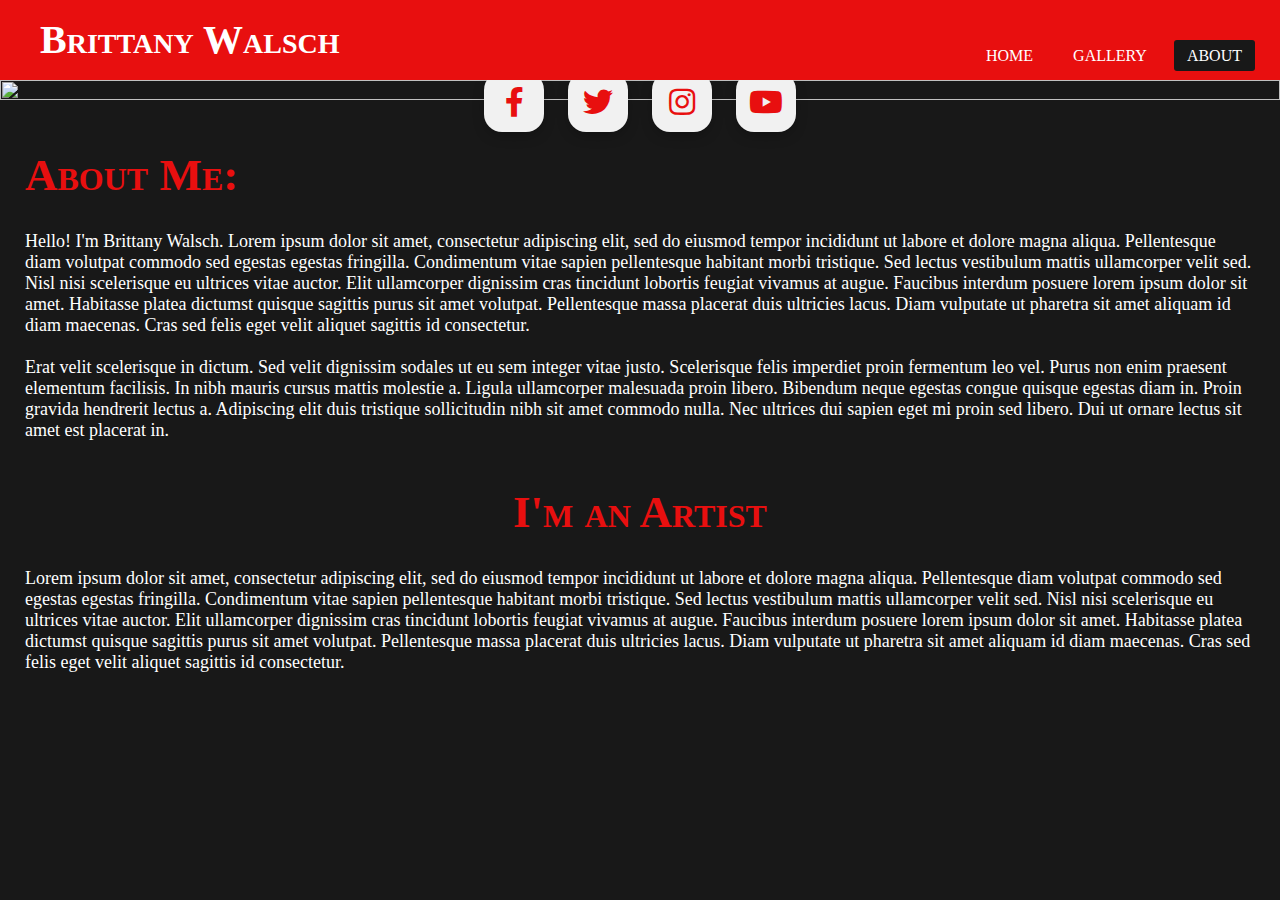
==== about.html @ 5ab08642 "Did a lot" ====
<!DOCTYPE html>
<html lang="en" dir="ltr">
  <head>
    <meta charset="utf-8">
    <title></title>
    <link href="css/main.css" type="text/css" rel="stylesheet">
    <link rel="stylesheet" href="style.css">
    <link rel="stylesheet" href="https://use.fontawesome.com/releases/v5.4.1/css/all.css">
  </head>

  <body>
    <nav>
      <input type="checkbox" id="check">
      <label for="check" class="checkbtn">
        <img src="bars-solid.svg" class="fas fa-grip-lines"></i>
      </label>
      <label class="logo">Brittany Walsch</label>
      <ul>
        <li><a href="index.html">Home</a></li>
        <li><a href="gallery.html">Gallery</a></li>
        <li><a class="active"href="about.html">About</a></li>
      </ul>
    </nav>



<div id="aboutme">
  <img src="photos/_MG_4115.JPG">
    <div class="middle">
      <a class="btn" href="#">
        <i class="fab fa-facebook-f"></i>
      </a>
      <a class="btn" href="#">
        <i class="fab fa-twitter"></i>
      </a>
      <a class="btn" href="#">
        <i class="fab fa-instagram"></i>
      </a>
      <a class="btn" href="#">
        <i class="fab fa-youtube"></i>
      </a>
    </div>
</div>

<section class="aboutme">
  <div id="me">
    <h1>About Me:</h1>
    <p>Hello! I'm Brittany Walsch. Lorem ipsum dolor sit amet, consectetur adipiscing elit, sed do eiusmod tempor incididunt ut labore et dolore magna aliqua.
      Pellentesque diam volutpat commodo sed egestas egestas fringilla. Condimentum vitae sapien pellentesque habitant morbi tristique. Sed lectus vestibulum
      mattis ullamcorper velit sed. Nisl nisi scelerisque eu ultrices vitae auctor. Elit ullamcorper dignissim cras tincidunt lobortis feugiat vivamus at augue.
      Faucibus interdum posuere lorem ipsum dolor sit amet. Habitasse platea dictumst quisque sagittis purus sit amet volutpat. Pellentesque massa placerat duis
      ultricies lacus. Diam vulputate ut pharetra sit amet aliquam id diam maecenas. Cras sed felis eget velit aliquet sagittis id consectetur.
      <br><br>Erat velit scelerisque in dictum. Sed velit dignissim sodales ut eu sem integer vitae justo. Scelerisque felis imperdiet proin fermentum leo vel.
      Purus non enim praesent elementum facilisis. In nibh mauris cursus mattis molestie a. Ligula ullamcorper malesuada proin libero. Bibendum neque egestas
      congue quisque egestas diam in. Proin gravida hendrerit lectus a. Adipiscing elit duis tristique sollicitudin nibh sit amet commodo nulla. Nec ultrices dui
      sapien eget mi proin sed libero. Dui ut ornare lectus sit amet est placerat in.</p>
  </div>
  <div id="artist">
    <h1>I'm an Artist</h1>
    <p>Lorem ipsum dolor sit amet, consectetur adipiscing elit, sed do eiusmod tempor incididunt ut labore et dolore magna aliqua. Pellentesque diam volutpat
      commodo sed egestas egestas fringilla. Condimentum vitae sapien pellentesque habitant morbi tristique. Sed lectus vestibulum mattis ullamcorper velit sed.
      Nisl nisi scelerisque eu ultrices vitae auctor. Elit ullamcorper dignissim cras tincidunt lobortis feugiat vivamus at augue. Faucibus interdum posuere lorem
      ipsum dolor sit amet. Habitasse platea dictumst quisque sagittis purus sit amet volutpat. Pellentesque massa placerat duis ultricies lacus. Diam vulputate ut
      pharetra sit amet aliquam id diam maecenas. Cras sed felis eget velit aliquet sagittis id consectetur.
    </p>
  </div>
</section>

  </body>
</html>
---- css/main.css ----
html{
  padding: 0px;
  margin: 0;
  text-decoration: none;
  list-style: none;
  box-sizing: border-box;
}

*, *:before, *:after {
  box-sizing: inherit;
}

body {
  font-family: bodoni;
  margin: 0;
  background-color: #181818	;
  box-sizing: border-box;
}



nav{
  background: #E80F0F;
  height: 80px;
  width: 100%;
  top: 0;
  position: fixed;
  z-index: 1;
}



label.logo{
  font-size: 37px;
  line-height: 80px;
  padding: 0 50px;
  color: white;
  font-family: bodoni;
  font-variant: small-caps;
  font-weight: bold;
}


nav ul{
  float: right;
  margin-right: 20px;
}

nav ul li{
  display: inline-block;
  line-height: 80px;
  margin: 0 5px;
}

nav ul li a{
  text-decoration: none;
  color: white;
  font-size: 17px;
  padding: 7px 13px;
  border-radius: 3px;
  text-transform: uppercase;
}

a.active,a:hover{
  background-color: #181818;
  transition: .5s;
}

.checkbtn{
  font-size: 40px;
  color: white;
  float: right;
  line-height:80px;
  margin-top: 20px;
  cursor: pointer;
  display: none;
}
.checkbtn img{
  width: 55px;
  padding-right: 20px;
}

#check{
  display: none;
}

@media (max-width: 1500px){
  label.logo{
    font-size: 40px;
    padding-left: 40px;
  }
  nav ul li a{
    font-size: 16px;
  }
}

@media (max-width: 919px){
  .checkbtn{
    display: inline-block;
  }

  nav {
    position: fixed;
    top: 0;
    left:0;
    z-index: 1;
    text-decoration: none;
  }

  nav ul{
    position: fixed;
    width: 100%;
    height: 100vh;
    background: #181818;
    top:80px;
    left: -100%;
    margin-top: 0;
    text-align: center;
    transition: all .5s;
    z-index: 1;
  }
  nav ul li{
    display: block;
    margin: 50px 0;
    line-height: 30px;
  }
  nav ul li a{
    font-size: 20px;
  }
  nav a:hover, nav a.active{
    background: 	#181818;
    color: white;
  }
  nav #check:checked ~ ul{
    left: 0;
  }
}
@media (max-width: 446px){
  nav{
    font-size: 20px;


  }
  label.logo{
  font-size: 25px;
  line-height: 80px;

  }
  #me{
    font-size: 20px;
  }
  #me h1{
    font-size: 25px;
  }
}

.wrapper-gallery{
  margin: 0 5vw 5vw 5vw;
}
---- style.css ----
#aboutme img{
  box-sizing: border-box;
  height: calc(100vh - 80px);
  position: relative;
  position: left;
  width: 100%;
  height: 100%;
  margin-top: 80px;

}

.middle{
  position: absolute;

  transform: translateY(-50%);
  width: 100%;
  text-align: center;
  z-index: 0;
}
.btn{
  display: inline-block;
  width: 60px;
  height: 60px;
  background: #f1f1f1;
  margin: 10px;
  border-radius: 30%;
  box-shadow: 0 5px 15px -5px #00000070;
  color: #E80F0F;
  overflow: hidden;
  position: relative;
}
.btn i{
  line-height: 60px;
  font-size: 30px;
  transition: 0.2s linear;
}
.btn:hover i{
  transform: scale(1.3);
  color: white;
}
.btn::before{
  content: "";
  position: absolute;
  width: 120%;
  height: 120%;
  background: #E80F0F;
  transform: rotate(45deg);
  left: -110%;
  top: 90%;
}
.btn:hover::before{
  animation: aaa 0.7s 1;
  top: -10%;
  left: -10%;
}
@keyframes aaa {
  0%{
    left: -110%;
    top: 90%;
  }50%{
    left: 10%;
    top: -30%;
  }100%{
    top: -10%;
    left: -10%;
  }
}



.aboutme{
  font-family: bodoni;
  font-variant: small-caps;
  box-sizing: border-box;
  margin-left: 25px;
  margin-right: 25px;
  margin-top: 45px;
  color: white;
  font-size: 25px;
}

.aboutme h1{
  margin-top: 45px;
  font-size: 45px;
  color: #E80F0F;
}

.aboutme p{
  font-size: 18px;

  font-variant: normal;
}


#artist{
  font-size: 45px;
text-align: center;
}

#artist p{
  text-align: left;
}


@media (max-width: 919px){
  .aboutme h1{
    font-size: 35px;
  }
  #artist{
    font-size: 35px;
  }
}

@media (max-width: 550px){
  .aboutme h1{
    font-size: 25px;
  }

  #artist{
    font-size: 25px;
  }
}
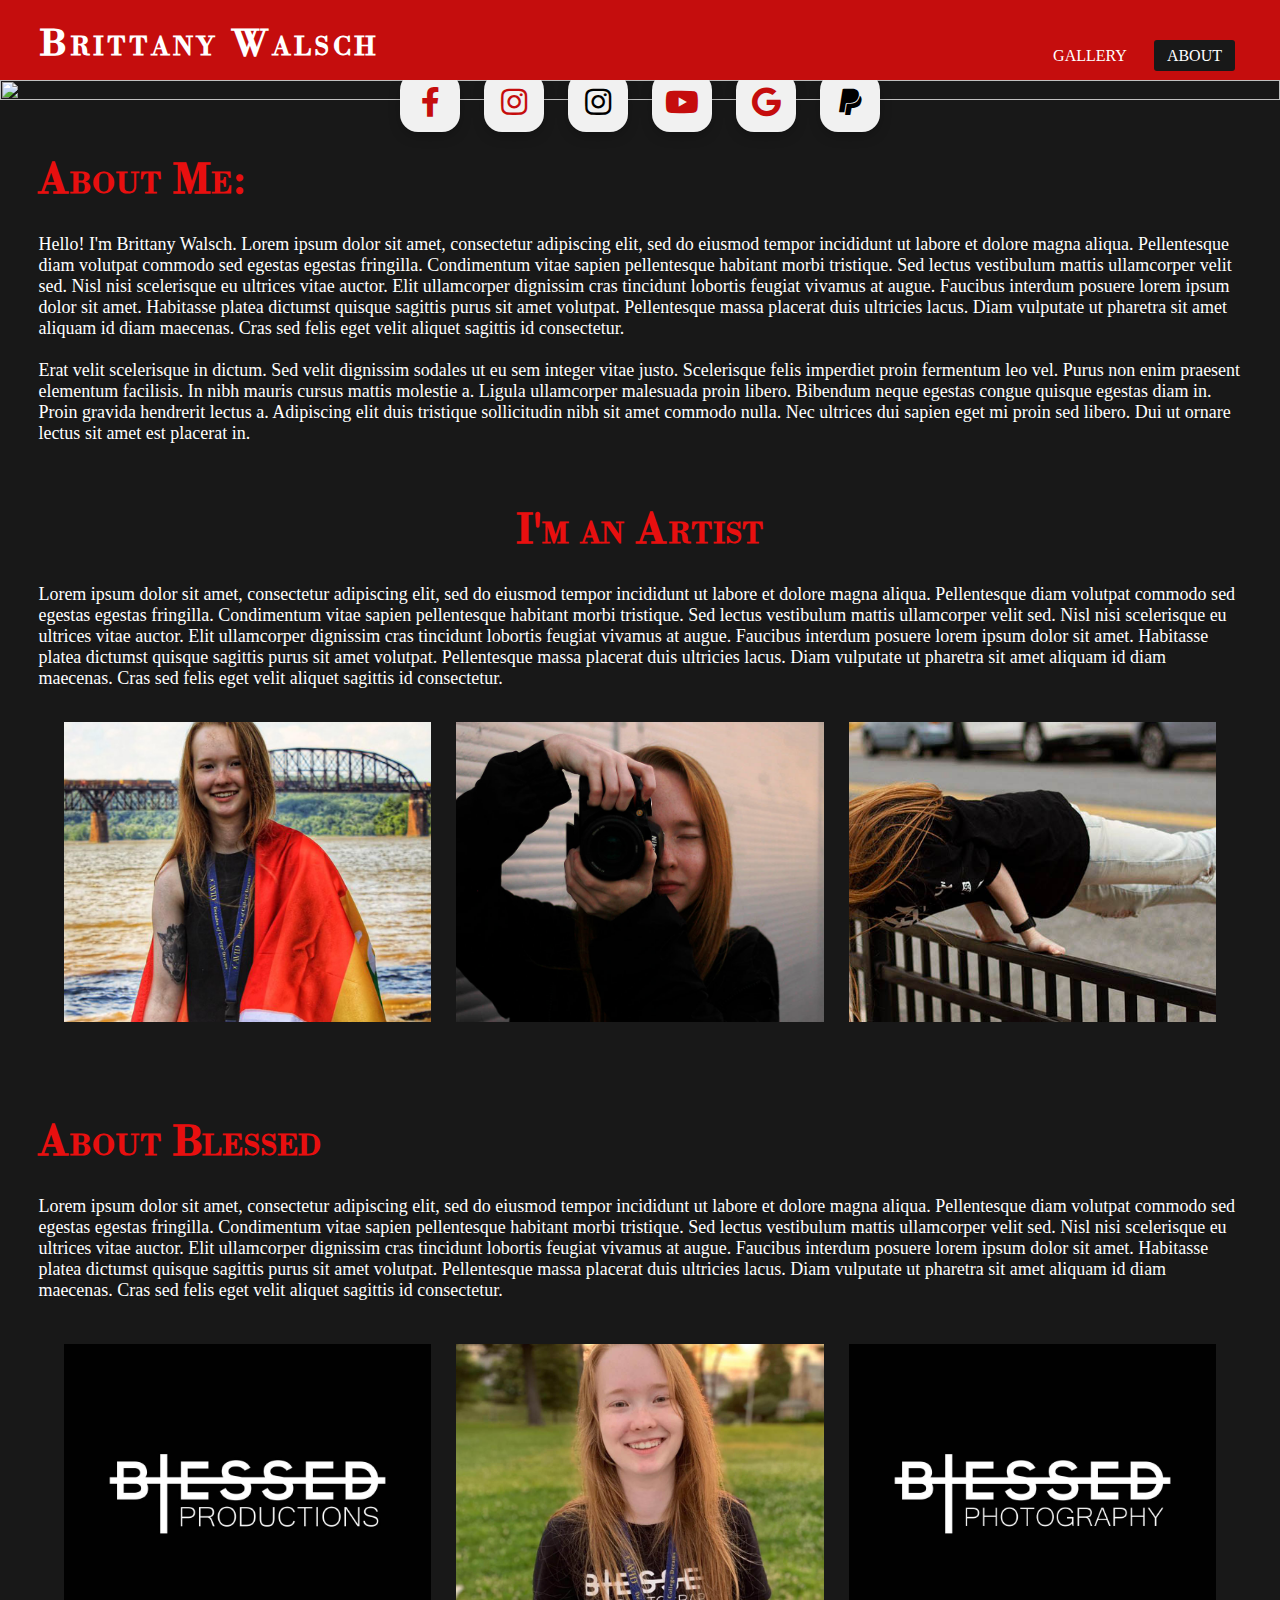
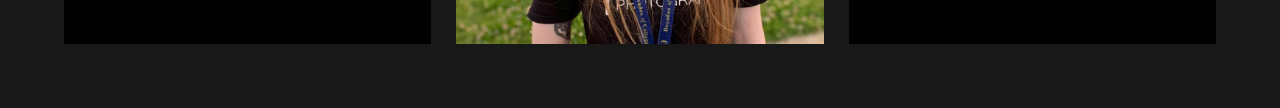
==== commit 22127668: "Almost Finished" ====
--- a/about.html
+++ b/about.html
@@ -4,7 +4,7 @@
     <meta charset="utf-8">
     <title></title>
     <link href="css/main.css" type="text/css" rel="stylesheet">
-    <link rel="stylesheet" href="style.css">
+    <link rel="stylesheet" href="css/style.css">
     <link rel="stylesheet" href="https://use.fontawesome.com/releases/v5.4.1/css/all.css">
   </head>
 
@@ -16,8 +16,7 @@
       </label>
       <label class="logo">Brittany Walsch</label>
       <ul>
-        <li><a href="index.html">Home</a></li>
-        <li><a href="gallery.html">Gallery</a></li>
+        <li><a href="index.html">Gallery</a></li>
         <li><a class="active"href="about.html">About</a></li>
       </ul>
     </nav>
@@ -27,17 +26,23 @@
 <div id="aboutme">
   <img src="photos/_MG_4115.JPG">
     <div class="middle">
-      <a class="btn" href="#">
+      <a class="btn" href="https://www.facebook.com/profile.php?id=100006377134816">
         <i class="fab fa-facebook-f"></i>
       </a>
-      <a class="btn" href="#">
-        <i class="fab fa-twitter"></i>
-      </a>
-      <a class="btn" href="#">
+      <a class="btn" href="https://www.instagram.com/baesickleee/">
         <i class="fab fa-instagram"></i>
       </a>
-      <a class="btn" href="#">
+      <a class="btn" id="dif"href="https://www.instagram.com/blessedphotoprod/">
+        <i class="fab fa-instagram"></i>
+      </a>
+      <a class="btn" href="https://www.youtube.com/watch?v=ZyF91ogscbw">
         <i class="fab fa-youtube"></i>
+      </a>
+      <a class="btn" href="mailto:Walschbrittany@gmail.com?&subject=I Saw Your Work On Your Website&body=(Feel free to ask any questions or comments. Thank you for reaching out!!) - Brittany Walsch">
+        <i class="fab fa-google"></i>
+      </a>
+      <a class="btn" id="dif"href="https://www.paypal.me/BrittanyWalsch">
+        <i class="fab fa-paypal"></i>
       </a>
     </div>
 </div>
@@ -66,5 +71,50 @@
   </div>
 </section>
 
+<section id="index-gallery" class="wrapper-gallery">
+
+  <div class="gallery-img img9">
+    <div><a href="#">Equality</a></div>
+  </div>
+
+  <div class="gallery-img img10">
+    <div><a href="#">Portrait</a></div>
+  </div>
+
+  <div class="gallery-img img11">
+    <div><a href="#">Just For Fun</a></div>
+  </div>
+
+</section>
+
+<section class="aboutme">
+  <div id="blessed">
+    <h1>About Blessed</h1>
+    <p>Lorem ipsum dolor sit amet, consectetur adipiscing elit, sed do eiusmod tempor incididunt ut labore et dolore magna aliqua. Pellentesque diam volutpat
+      commodo sed egestas egestas fringilla. Condimentum vitae sapien pellentesque habitant morbi tristique. Sed lectus vestibulum mattis ullamcorper velit sed.
+      Nisl nisi scelerisque eu ultrices vitae auctor. Elit ullamcorper dignissim cras tincidunt lobortis feugiat vivamus at augue. Faucibus interdum posuere lorem
+      ipsum dolor sit amet. Habitasse platea dictumst quisque sagittis purus sit amet volutpat. Pellentesque massa placerat duis ultricies lacus. Diam vulputate ut
+      pharetra sit amet aliquam id diam maecenas. Cras sed felis eget velit aliquet sagittis id consectetur.</p>
+  </div>
+</section>
+
+<section id="index-gallery" class="wrapper-gallery">
+
+  <div class="gallery-img img12">
+    <div><a href="#">Productions and art</a></div>
+  </div>
+
+  <div class="gallery-img img13">
+    <div><a href="#">First test of clothing</a></div>
+  </div>
+
+  <div class="gallery-img img14">
+    <div><a href="#">Photography</a></div>
+  </div>
+
+<section>
+
+
+<script src="js/about.js"></script>
   </body>
 </html>
--- a/css/main.css
+++ b/css/main.css
@@ -11,8 +11,17 @@
   box-sizing: inherit;
 }
 
+@font-face {
+  font-family: "bodoni";
+  src: url("BodoniXT.eot");
+  src:
+  url("BodoniXT.ttf"),
+  url("BodoniXT.woff") format("woff"),
+  url("BodoniXT.otf") format("opentype"),
+  url("BodoniXT.svg") format("svg");
+}
+
 body {
-  font-family: bodoni;
   margin: 0;
   background-color: #181818	;
   box-sizing: border-box;
@@ -21,7 +30,7 @@
 
 
 nav{
-  background: #E80F0F;
+  background: #C50D0D;
   height: 80px;
   width: 100%;
   top: 0;
@@ -39,12 +48,13 @@
   font-family: bodoni;
   font-variant: small-caps;
   font-weight: bold;
+  letter-spacing: 3px;
 }
 
 
 nav ul{
   float: right;
-  margin-right: 20px;
+  margin-right: 40px;
 }
 
 nav ul li{
@@ -126,6 +136,7 @@
     line-height: 30px;
   }
   nav ul li a{
+
     font-size: 20px;
   }
   nav a:hover, nav a.active{
--- a/css/style.css
+++ b/css/style.css
@@ -0,0 +1,379 @@
+#aboutme img{
+  box-sizing: border-box;
+  height: calc(100vh - 80px);
+  position: relative;
+  position: left;
+  width: 100%;
+  height: 100%;
+  margin-top: 80px;
+
+}
+
+.middle{
+  position: absolute;
+
+  transform: translateY(-50%);
+  width: 100%;
+  text-align: center;
+  z-index: 0;
+}
+.btn{
+  display: inline-block;
+  width: 60px;
+  height: 60px;
+  background: #f1f1f1;
+  margin: 10px;
+  border-radius: 30%;
+  box-shadow: 0 5px 15px -5px #00000070;
+  color: #C50D0D;
+  overflow: hidden;
+  position: relative;
+  cursor: pointer;
+}
+
+#dif.btn{
+  color:#000000;
+}
+
+.btn i{
+  line-height: 60px;
+  font-size: 30px;
+  transition: 0.2s linear;
+  cursor: pointer;
+}
+.btn:hover i{
+  transform: scale(1.3);
+  color: white;
+  cursor: pointer;
+}
+
+#dif.btn:hover i{
+  color: #C50D0D;
+}
+
+#dif.btn::before{
+  background: #000000;
+}
+
+.btn::before{
+  content: "";
+  position: absolute;
+  width: 120%;
+  height: 120%;
+  background: #C50D0D;
+  transform: rotate(45deg);
+  left: -110%;
+  top: 90%;
+  cursor: pointer;
+}
+
+
+
+.btn:hover::before{
+  animation: aaa 0.7s 1;
+  top: -10%;
+  left: -10%;
+  cursor: pointer;
+}
+@keyframes aaa {
+  0%{
+    left: -110%;
+    top: 90%;
+  }50%{
+    left: 10%;
+    top: -30%;
+  }100%{
+    top: -10%;
+    left: -10%;
+  }
+}
+
+
+
+
+
+.aboutme{
+
+  font-variant: small-caps;
+  box-sizing: border-box;
+  margin: 0 3vw 0 3vw;
+  color: white;
+  font-size: 25px;
+}
+
+.aboutme h1{
+  font-family: bodoni;
+  margin-top: 45px;
+  font-size: 45px;
+  color: #E80F0F;
+}
+
+.aboutme p{
+  font-size: 18px;
+  font-variant: normal;
+}
+
+
+#artist{
+  font-size: 45px;
+text-align: center;
+}
+
+#artist h1{
+  padding-top: 10px;
+  grid-area: artisth1;
+}
+#artist p{
+  padding-bottom: 15px;
+  text-align: left;
+  grid-area: artistp;
+}
+
+#blessed h1{
+  font-family: bodoni;
+  margin-top: 45px;
+  font-size: 45px;
+  color: #E80F0F;
+  grid-area: blessedh1;
+}
+
+
+
+
+
+
+
+
+
+#index-gallery {
+
+  display: grid;
+  grid-template-columns: 1fr 1fr 1fr ;
+  grid-template-rows: auto;
+  grid-gap: 25px;
+  grid-template-areas:
+
+  "img9 img10 img11"
+  "img12 img13 img14"
+  ;
+}
+
+#index-gallery .gallery-img{
+  width: 100%;
+  height: 300px;
+
+  background-repeat: no-repeat;
+  background-size: cover;
+
+  background-position: center;
+  cursor: pointer;
+}
+
+/* Images */
+
+
+#index-gallery .img9{
+ grid-area: img9;
+ background-image: url("../photos/thumbs/img9.jpg");
+}
+
+#index-gallery .img10{
+ grid-area: img10;
+ background-image: url("../photos/thumbs/img10.jpg");
+}
+
+#index-gallery .img11{
+ grid-area: img11;
+ background-image: url("../photos/thumbs/img11.jpg");
+
+}
+
+
+
+/* gallery image titles*/
+
+.gallery-img div{
+ width: 100%;
+ height: 100%;
+ background-color: black;
+ opacity: 0;
+ display: flex;
+ justify-content: center;
+ align-items: center;
+}
+
+.gallery-img a{
+ font-size: 18px;
+ color: white;
+ text-decoration: none;
+ text-transform: uppercase;
+}
+
+
+.gallery-img div:hover {
+ opacity: 0.85;
+ transition: all ease-in-out 100ms;
+
+}
+
+
+
+/* Pop up window of Image */
+.img-window{
+ width: 100vw;
+ height: 100vh;
+ background-color: rgba(0, 0, 0, 0.85);
+ position: fixed;
+ top:0;
+ left: 0;
+ cursor: pointer;
+ display: flex;
+ justify-content: center;
+ align-items: center;
+ z-index: 100;
+}
+
+.img-window img{
+ max-height: 80vh;
+ max-width: 80vw;
+}
+
+
+
+#index-gallery .img12{
+ grid-area: img12;
+ background-image: url("../photos/thumbs/img12.jpg");
+}
+
+#index-gallery .img13{
+ grid-area: img13;
+ background-image: url("../photos/thumbs/img13.jpg");
+}
+
+#index-gallery .img14{
+ grid-area: img14;
+ background-image: url("../photos/thumbs/img14.jpg");
+
+}
+
+
+
+
+
+
+@media (max-width: 919px){
+  .aboutme h1{
+    font-size: 35px;
+  }
+  #artist{
+    font-size: 35px;
+  }
+  #blessed h1{
+    font-size: 35px;
+  }
+  #introgallery h1{
+    font-size: 35px;
+  }
+  #index-gallery h2{
+    font-size: 30px;
+  }
+  #index-gallery .gallery-img{
+    width: 100%;
+    height: 200px;
+
+    background-repeat: no-repeat;
+    background-size: cover;
+
+    background-position: center;
+    cursor: pointer;
+  }
+  .gallery-img a{
+    font-size: 15px;
+    color: white;
+    text-decoration: none;
+    text-transform: uppercase;
+  }
+}
+
+
+
+@media (max-width: 550px){
+
+  .aboutme h1{
+    font-size: 25px;
+  }
+  .aboutme p{
+    font-size: 15px;
+  }
+
+  #blessed h1{
+    font-size: 25px;
+  }
+  #blessed p {
+    font-size: 15px;
+  }
+
+  #artist{
+    font-size: 25px;
+  }
+  #artist p {
+    font-size: 15px;
+  }
+  .btn {
+    width: 40px;
+    height: 40px;
+    margin: 10px;
+    border-radius: 30%;
+  }
+  .btn i{
+    line-height: 40px;
+    font-size: 20px;
+  }
+  #introgallery h1{
+    font-size: 25px;
+  }
+
+  #introgallery p{
+    font-size: 15px;
+  }
+
+  #index-gallery h2{
+    font-size: 25px;
+  }
+  #index-gallery p{
+    font-size: 15px;
+  }
+  #index-gallery .gallery-img{
+    width: 44vw;
+    height: 200px;
+  }
+
+  #index-gallery{
+    display: grid;
+    grid-template-columns: 1fr 1fr;
+    grid-template-rows: auto;
+    grid-gap: 10px;
+    grid-template-areas:
+
+    "img9 img10"
+    "img11 img11"
+    "img12 img13"
+    "img14 img14"
+    ;
+
+  }
+  #index-gallery .img11{
+    width: 100%;
+  }
+  #index-gallery .img14{
+    width: 100%;
+  }
+
+  .gallery-img a{
+    font-size: 11px;
+    color: white;
+    text-decoration: none;
+    text-transform: uppercase;
+  }
+
+}
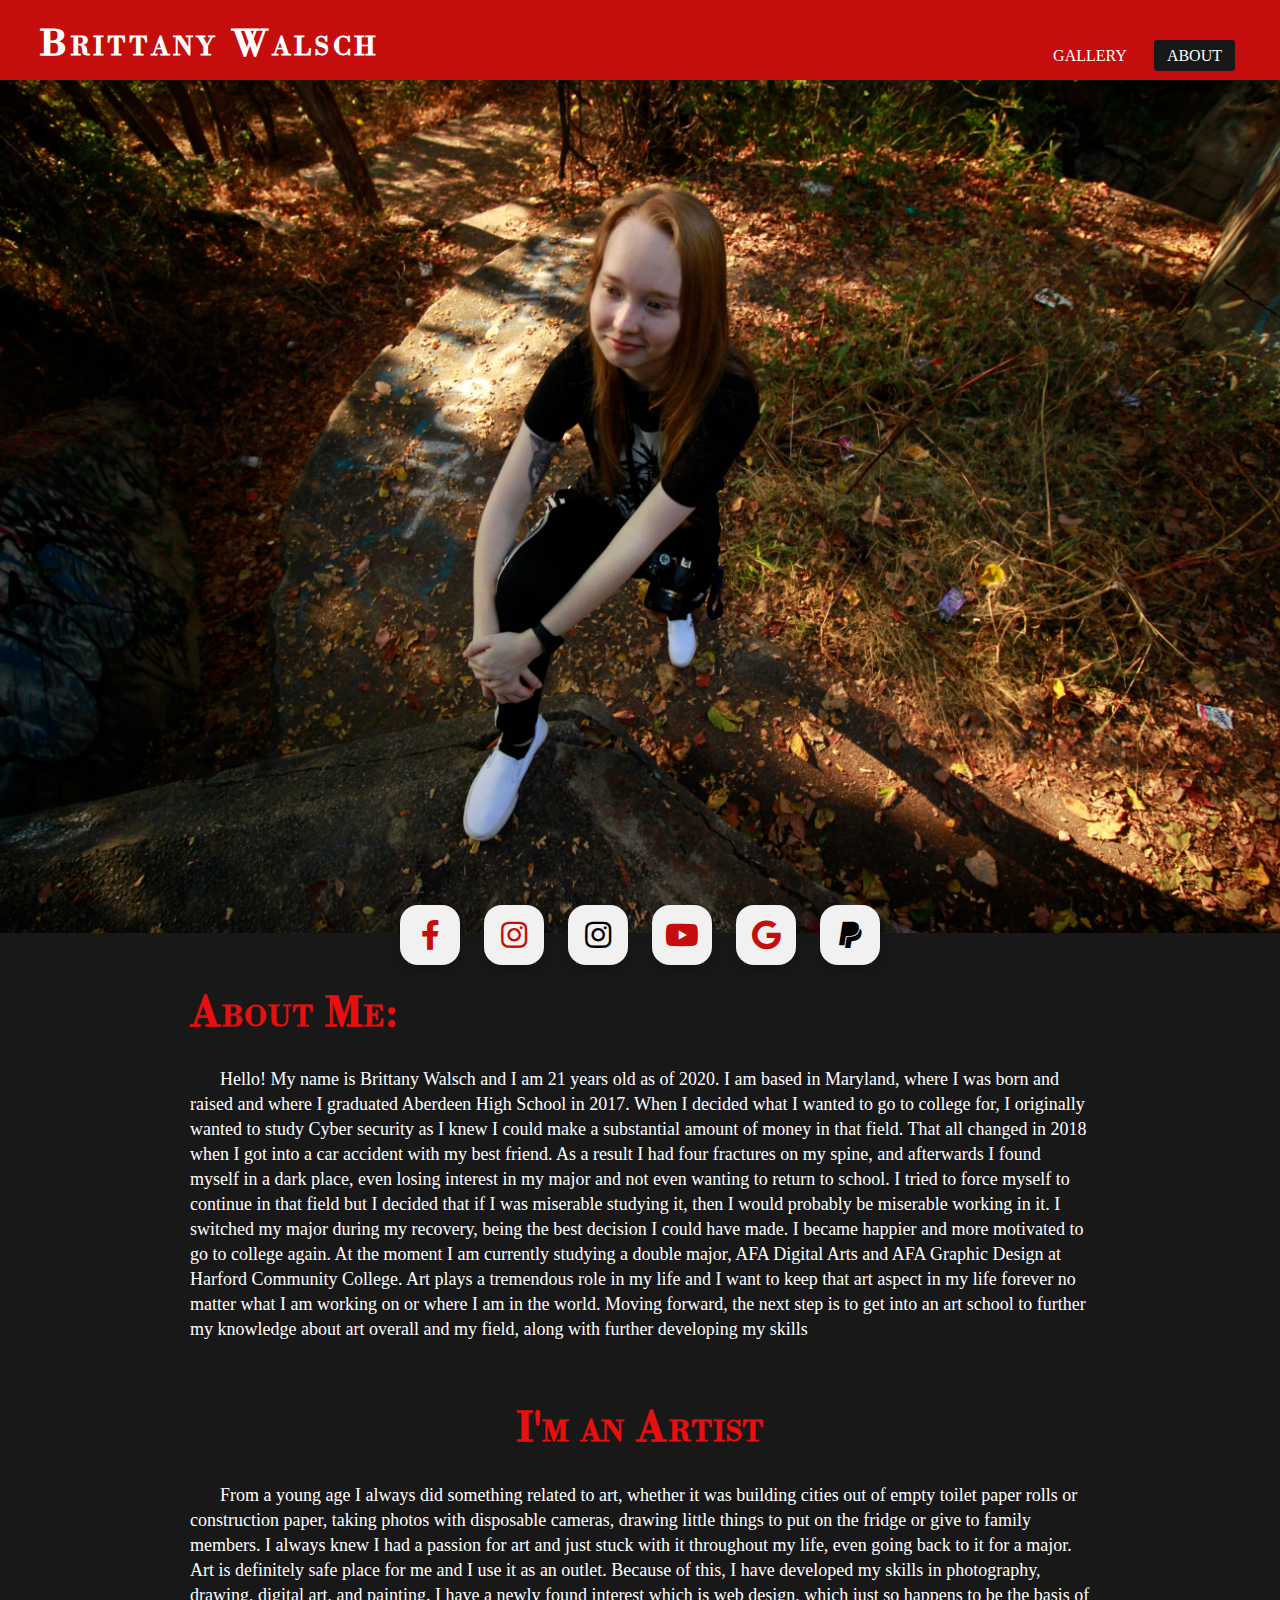
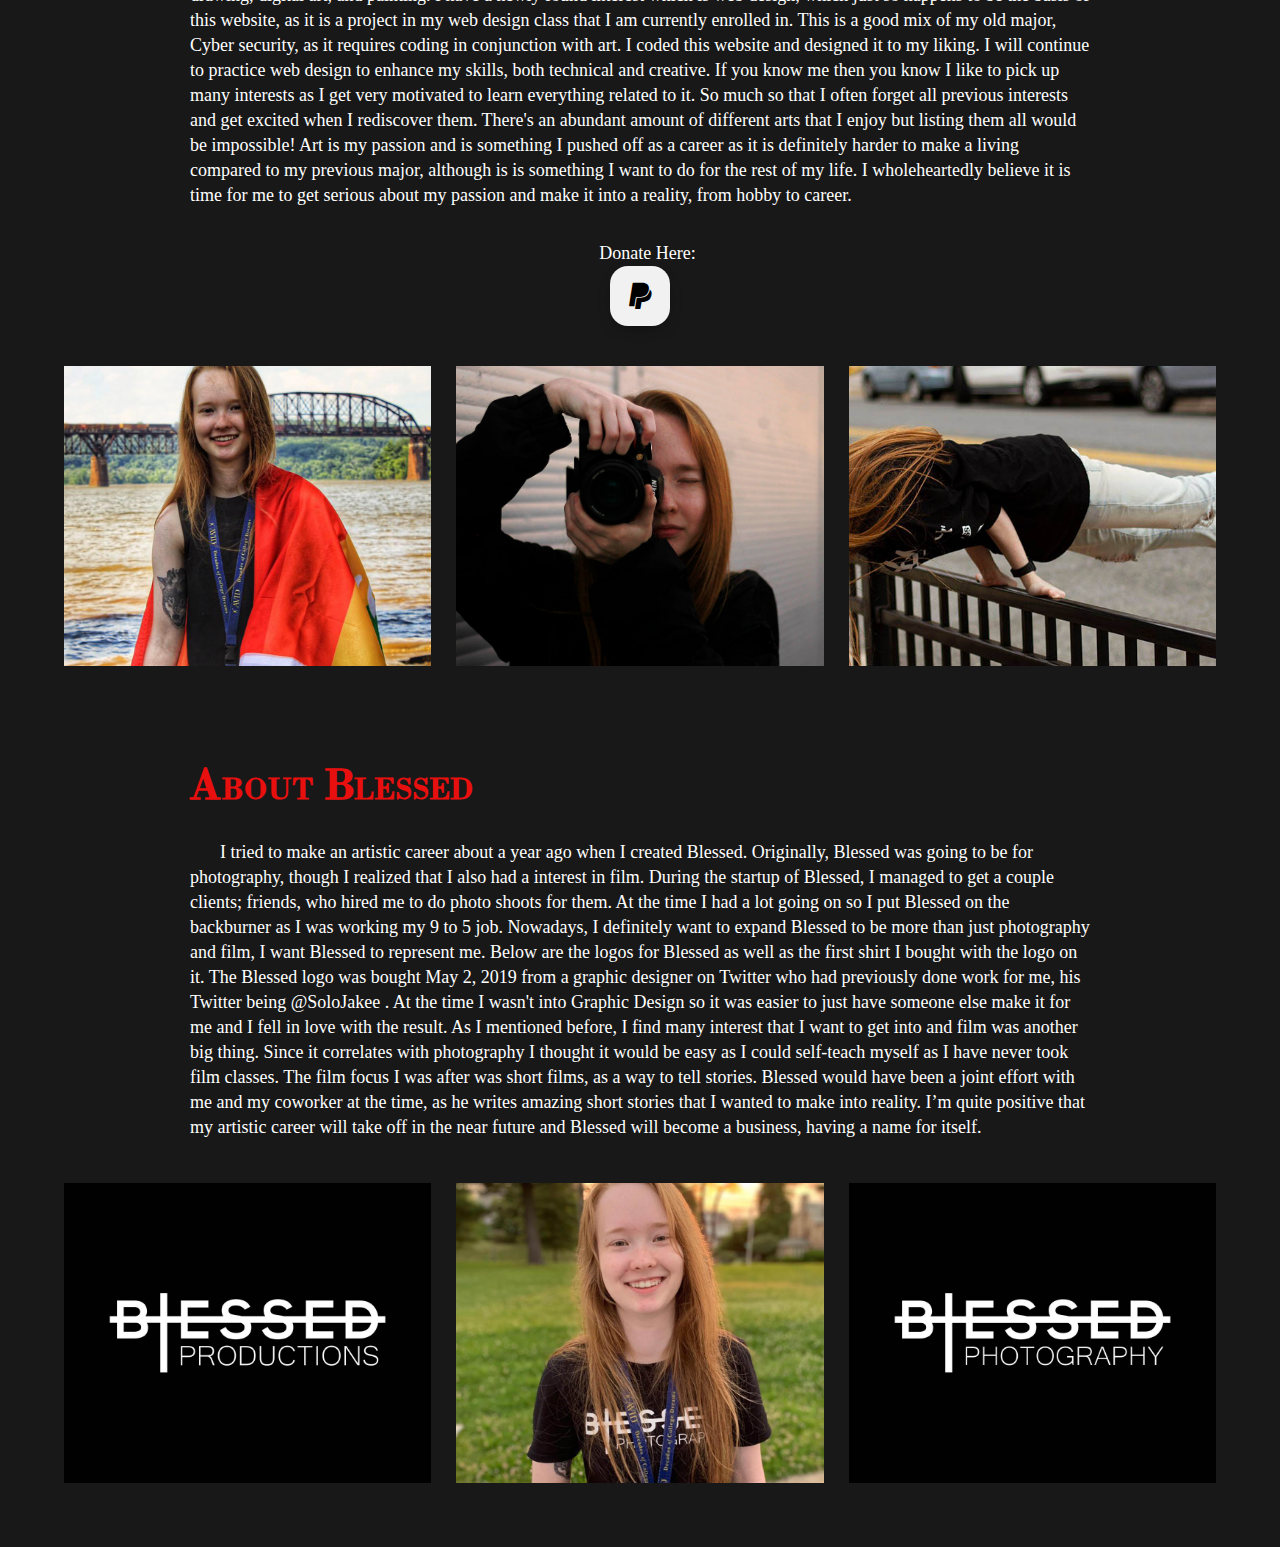
==== commit b402c854: "Final For Class At Least" ====
--- a/about.html
+++ b/about.html
@@ -24,7 +24,7 @@
 
 
 <div id="aboutme">
-  <img src="photos/_MG_4115.JPG">
+  <img src="photos/Background.jpg">
     <div class="middle">
       <a class="btn" href="https://www.facebook.com/profile.php?id=100006377134816">
         <i class="fab fa-facebook-f"></i>
@@ -50,24 +50,28 @@
 <section class="aboutme">
   <div id="me">
     <h1>About Me:</h1>
-    <p>Hello! I'm Brittany Walsch. Lorem ipsum dolor sit amet, consectetur adipiscing elit, sed do eiusmod tempor incididunt ut labore et dolore magna aliqua.
-      Pellentesque diam volutpat commodo sed egestas egestas fringilla. Condimentum vitae sapien pellentesque habitant morbi tristique. Sed lectus vestibulum
-      mattis ullamcorper velit sed. Nisl nisi scelerisque eu ultrices vitae auctor. Elit ullamcorper dignissim cras tincidunt lobortis feugiat vivamus at augue.
-      Faucibus interdum posuere lorem ipsum dolor sit amet. Habitasse platea dictumst quisque sagittis purus sit amet volutpat. Pellentesque massa placerat duis
-      ultricies lacus. Diam vulputate ut pharetra sit amet aliquam id diam maecenas. Cras sed felis eget velit aliquet sagittis id consectetur.
-      <br><br>Erat velit scelerisque in dictum. Sed velit dignissim sodales ut eu sem integer vitae justo. Scelerisque felis imperdiet proin fermentum leo vel.
-      Purus non enim praesent elementum facilisis. In nibh mauris cursus mattis molestie a. Ligula ullamcorper malesuada proin libero. Bibendum neque egestas
-      congue quisque egestas diam in. Proin gravida hendrerit lectus a. Adipiscing elit duis tristique sollicitudin nibh sit amet commodo nulla. Nec ultrices dui
-      sapien eget mi proin sed libero. Dui ut ornare lectus sit amet est placerat in.</p>
+    <p>Hello! My name is Brittany Walsch and I am 21 years old as of 2020. I am based in Maryland, where I was born and raised and where I graduated Aberdeen High School in 2017. When I decided what I wanted to go to college for,
+      I originally wanted to study Cyber security as I knew I could make a substantial amount of money in that field. That all changed in 2018 when I got into a car accident with my best friend. As a result I had four fractures on
+      my spine, and afterwards I found myself in a dark place, even losing interest in my major and not even wanting to return to school. I tried to force myself to continue in that field but I decided that if I was miserable studying it,
+      then I would probably be miserable working in it. I switched my major during my recovery, being the best decision I could have made. I became happier and more motivated to go to college again. At the moment I am currently studying a double major,
+      AFA Digital Arts and AFA Graphic Design at Harford Community College. Art plays a tremendous role in my life and I want to keep that art aspect in my life forever no matter what I am working on or where I am in the world. Moving forward, the next step
+      is to get into an art school to further my knowledge about art overall and my field, along with further developing my skills</p>
   </div>
   <div id="artist">
     <h1>I'm an Artist</h1>
-    <p>Lorem ipsum dolor sit amet, consectetur adipiscing elit, sed do eiusmod tempor incididunt ut labore et dolore magna aliqua. Pellentesque diam volutpat
-      commodo sed egestas egestas fringilla. Condimentum vitae sapien pellentesque habitant morbi tristique. Sed lectus vestibulum mattis ullamcorper velit sed.
-      Nisl nisi scelerisque eu ultrices vitae auctor. Elit ullamcorper dignissim cras tincidunt lobortis feugiat vivamus at augue. Faucibus interdum posuere lorem
-      ipsum dolor sit amet. Habitasse platea dictumst quisque sagittis purus sit amet volutpat. Pellentesque massa placerat duis ultricies lacus. Diam vulputate ut
-      pharetra sit amet aliquam id diam maecenas. Cras sed felis eget velit aliquet sagittis id consectetur.
-    </p>
+    <p>From a young age I always did something related to art, whether it was building cities out of empty toilet paper rolls or construction paper, taking photos with disposable cameras, drawing little things to put on the fridge or give to family members.
+      I always knew I had a passion for art and just stuck with it throughout my life, even going back to it for a major. Art is definitely safe place for me and I use it as an outlet. Because of this, I have developed my skills in photography, drawing, digital art,
+      and painting. I have a newly found interest which is web design, which just so happens to be the basis of this website, as it is a project in my web design class that I am currently enrolled in. This is a good mix of my old major, Cyber security, as it requires
+      coding in conjunction with art. I coded this website and designed it to my liking. I will continue to practice web design to enhance my skills, both technical and creative. If you know me then you know I like to pick up many interests as I get very motivated to
+      learn everything related to it. So much so that I often forget all previous interests and get excited when I rediscover them. There's an abundant amount of different arts that I enjoy but listing them all would be impossible! Art is my passion and
+      is something I pushed off as a career as it is definitely harder to make a living compared to my previous major, although is is something I want to do for the rest of my life. I wholeheartedly believe it is time for me to get serious about my passion and make it
+      into a reality, from hobby to career.<br>
+      <div id="pay"> <p>Donate Here: </p>
+      <a class="btn" id="dif"href="https://www.paypal.me/BrittanyWalsch">
+        <i class="fab fa-paypal"></i>
+      </a></p>
+
+      </div>
   </div>
 </section>
 
@@ -90,11 +94,12 @@
 <section class="aboutme">
   <div id="blessed">
     <h1>About Blessed</h1>
-    <p>Lorem ipsum dolor sit amet, consectetur adipiscing elit, sed do eiusmod tempor incididunt ut labore et dolore magna aliqua. Pellentesque diam volutpat
-      commodo sed egestas egestas fringilla. Condimentum vitae sapien pellentesque habitant morbi tristique. Sed lectus vestibulum mattis ullamcorper velit sed.
-      Nisl nisi scelerisque eu ultrices vitae auctor. Elit ullamcorper dignissim cras tincidunt lobortis feugiat vivamus at augue. Faucibus interdum posuere lorem
-      ipsum dolor sit amet. Habitasse platea dictumst quisque sagittis purus sit amet volutpat. Pellentesque massa placerat duis ultricies lacus. Diam vulputate ut
-      pharetra sit amet aliquam id diam maecenas. Cras sed felis eget velit aliquet sagittis id consectetur.</p>
+    <p>I tried to make an artistic career about a year ago when I created Blessed. Originally, Blessed was going to be for photography, though I realized that I also had a interest in film. During the startup of Blessed, I managed to get a couple clients; friends, who hired
+      me to do photo shoots for them. At the time I had a lot going on so I put Blessed on the backburner as I was working my 9 to 5 job. Nowadays, I definitely want to expand Blessed to be more than just photography and film, I want Blessed to represent me. Below are the
+      logos for Blessed as well as the first shirt I bought with the logo on it. The Blessed logo was bought May 2, 2019 from a graphic designer on Twitter who had previously done work for me, his Twitter being @SoloJakee . At the time I wasn't into Graphic Design so it was
+      easier to just have someone else make it for me and I fell in love with the result. As I mentioned before, I find many interest that I want to get into and film was another big thing. Since it correlates with photography I thought it would be easy as I could self-teach
+      myself as I have never took film classes. The film focus I was after was short films, as a way to tell stories. Blessed would have been a joint effort with me and my coworker at the time, as he writes amazing short stories that I wanted to make into reality. I’m quite positive
+      that my artistic career will take off in the near future and Blessed will become a business, having a name for itself.</p>
   </div>
 </section>
 
--- a/css/style.css
+++ b/css/style.css
@@ -93,12 +93,12 @@
 
 
 .aboutme{
-
   font-variant: small-caps;
   box-sizing: border-box;
   margin: 0 3vw 0 3vw;
   color: white;
   font-size: 25px;
+
 }
 
 .aboutme h1{
@@ -109,10 +109,17 @@
 }
 
 .aboutme p{
+  line-height: 25px;
   font-size: 18px;
   font-variant: normal;
-}
-
+  text-indent: 30px;
+}
+
+.aboutme p, .aboutme h1{
+  max-width: 900px;
+  margin-left: auto;
+  margin-right: auto;
+}
 
 #artist{
   font-size: 45px;
@@ -137,10 +144,33 @@
   grid-area: blessedh1;
 }
 
-
-
-
-
+#pay{
+  text-align: center;
+  font-size: 17px;
+  font-variant: normal;
+  padding-bottom: 35px;
+}
+
+#pay p{
+  text-align: center;
+  padding-right: 15px;
+  padding-left: 0;
+  padding-top: 0;
+  padding-bottom: 0;
+  margin:0;
+}
+
+#pay a{
+  padding:0;
+  margin:0;
+
+}
+
+#pay p, #pay a{
+  max-width: 900px;
+  margin-left: auto;
+  margin-right: auto;
+}
 
 
 
@@ -303,6 +333,8 @@
     font-size: 25px;
   }
   .aboutme p{
+    line-height: 19px;
+    text-indent: 12px;
     font-size: 15px;
   }
 
@@ -375,5 +407,12 @@
     text-decoration: none;
     text-transform: uppercase;
   }
-
-}
+  #pay{
+    font-size: 16px;
+  }
+
+  #pay p{
+    font-size: 15px;
+  }
+
+}
